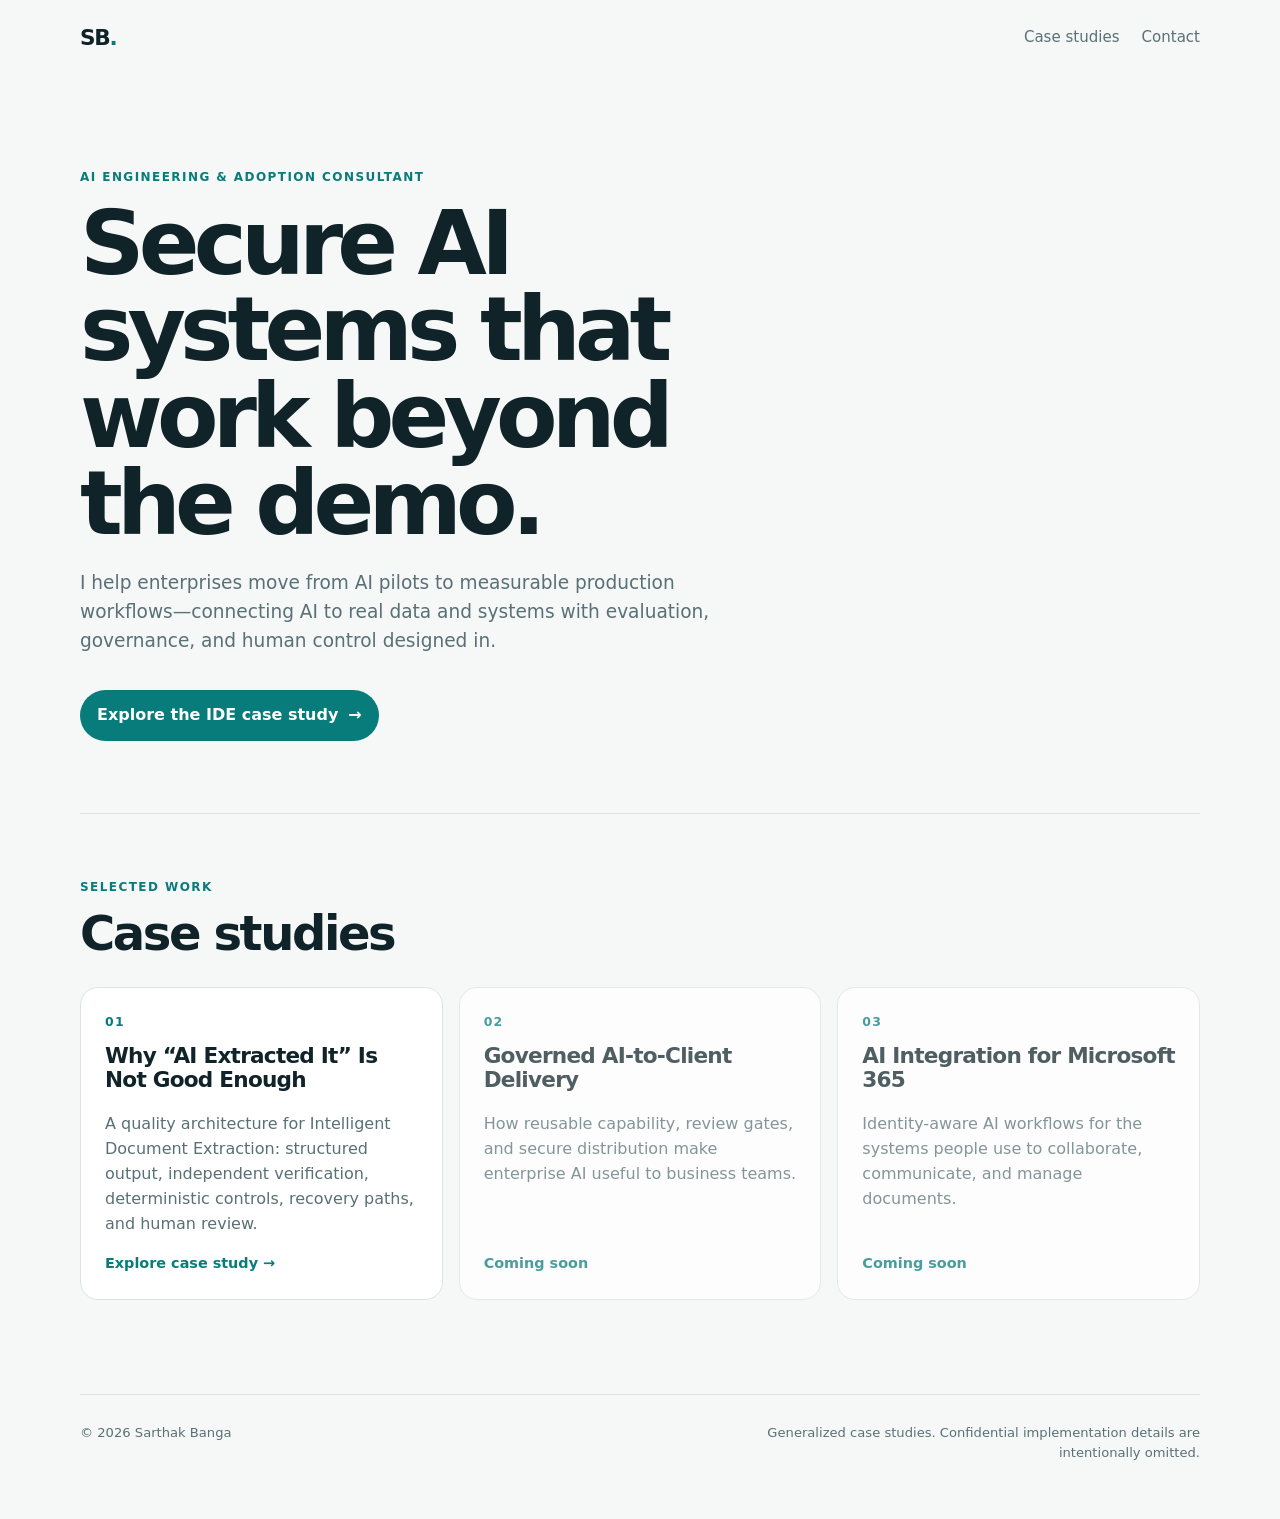
==== index.html @ 09777e99 "Add public portfolio foundation and IDE case study" ====
<!doctype html>
<html lang="en">
<head>
  <meta charset="utf-8">
  <meta name="viewport" content="width=device-width, initial-scale=1">
  <meta name="description" content="Interactive case studies by Sarthak Banga on secure enterprise AI adoption, document intelligence, evaluation systems, and governed workflow automation.">
  <title>Sarthak Banga | AI Engineering & Adoption Consultant</title>
  <link rel="stylesheet" href="styles/global.css">
</head>
<body>
  <header class="site-header">
    <a class="brand" href="./">SB<span>.</span></a>
    <nav aria-label="Primary navigation"><a href="#case-studies">Case studies</a><a href="mailto:sarthak.prof1991@gmail.com">Contact</a></nav>
  </header>
  <main>
    <section class="hero">
      <p class="eyebrow">AI Engineering & Adoption Consultant</p>
      <h1>Secure AI systems that work beyond the demo.</h1>
      <p class="hero-copy">I help enterprises move from AI pilots to measurable production workflows—connecting AI to real data and systems with evaluation, governance, and human control designed in.</p>
      <a class="button" href="case-studies/ide-quality/">Explore the IDE case study <span aria-hidden="true">→</span></a>
    </section>
    <section id="case-studies" class="case-studies" aria-labelledby="case-studies-title">
      <div class="section-heading"><p class="eyebrow">Selected work</p><h2 id="case-studies-title">Case studies</h2></div>
      <div class="card-grid">
        <a class="case-card featured-card" href="case-studies/ide-quality/">
          <p class="card-number">01</p><h3>Why “AI Extracted It” Is Not Good Enough</h3>
          <p>A quality architecture for Intelligent Document Extraction: structured output, independent verification, deterministic controls, recovery paths, and human review.</p><span>Explore case study →</span>
        </a>
        <article class="case-card muted-card"><p class="card-number">02</p><h3>Governed AI-to-Client Delivery</h3><p>How reusable capability, review gates, and secure distribution make enterprise AI useful to business teams.</p><span>Coming soon</span></article>
        <article class="case-card muted-card"><p class="card-number">03</p><h3>AI Integration for Microsoft 365</h3><p>Identity-aware AI workflows for the systems people use to collaborate, communicate, and manage documents.</p><span>Coming soon</span></article>
      </div>
    </section>
  </main>
  <footer><p>© <span data-year></span> Sarthak Banga</p><p>Generalized case studies. Confidential implementation details are intentionally omitted.</p></footer>
  <script src="scripts/site.js"></script>
</body>
</html>
---- styles/global.css ----
:root { --ink:#102329; --muted:#597076; --paper:#f6f8f7; --surface:#ffffff; --line:#dbe4e2; --teal:#087b7b; --teal-dark:#075f60; --soft:#e8f3f1; --radius:18px; --max:1120px; }
* { box-sizing:border-box; }
button { font:inherit; }
a:focus-visible, button:focus-visible { outline:3px solid var(--teal); outline-offset:4px; }
html { scroll-behavior:smooth; }
body { margin:0; background:var(--paper); color:var(--ink); font-family:Inter, ui-sans-serif, system-ui, -apple-system, BlinkMacSystemFont, "Segoe UI", sans-serif; line-height:1.55; }
a { color:inherit; }
.site-header, main, footer { width:min(calc(100% - 40px), var(--max)); margin:auto; }
.site-header { min-height:76px; display:flex; align-items:center; justify-content:space-between; }
.brand { text-decoration:none; font-size:1.35rem; font-weight:800; letter-spacing:-.06em; }.brand span{color:var(--teal)}
nav { display:flex; gap:22px; font-size:.94rem; } nav a { color:var(--muted); text-decoration:none; } nav a:hover { color:var(--teal); }
.hero { padding:92px 0 72px; max-width:760px; }.eyebrow { margin:0 0 13px; color:var(--teal); font-size:.75rem; font-weight:800; letter-spacing:.12em; text-transform:uppercase; }
h1,h2,h3,p { margin-top:0; } h1 { max-width:720px; margin-bottom:22px; font-size:clamp(2.7rem,7vw,5.7rem); line-height:.97; letter-spacing:-.065em; } h2 { margin-bottom:0; font-size:clamp(2rem,4vw,3rem); line-height:1; letter-spacing:-.05em; } h3 { font-size:1.35rem; line-height:1.08; letter-spacing:-.035em; }
.hero-copy { max-width:650px; color:var(--muted); font-size:1.16rem; }.button { display:inline-flex; gap:10px; align-items:center; margin-top:16px; padding:13px 17px; border-radius:999px; background:var(--teal); color:#fff; font-weight:750; text-decoration:none; }.button:hover { background:var(--teal-dark); }
.case-studies { padding:64px 0 94px; border-top:1px solid var(--line); }.section-heading { margin-bottom:30px; }.card-grid { display:grid; grid-template-columns:repeat(3,1fr); gap:16px; }.case-card { min-height:275px; display:flex; flex-direction:column; padding:24px; border:1px solid var(--line); border-radius:var(--radius); background:var(--surface); text-decoration:none; transition:transform .18s ease,box-shadow .18s ease,border-color .18s ease; }.featured-card:hover { transform:translateY(-4px); border-color:#a3d0cb; box-shadow:0 14px 36px rgba(16,35,41,.09); }.card-number { color:var(--teal); font-size:.78rem; font-weight:800; letter-spacing:.1em; }.case-card p:not(.card-number) { color:var(--muted); }.case-card span { margin-top:auto; color:var(--teal); font-size:.9rem; font-weight:750; }.muted-card { opacity:.72; } footer { display:flex; justify-content:space-between; gap:24px; padding:28px 0 42px; border-top:1px solid var(--line); color:var(--muted); font-size:.82rem; } footer p:last-child { max-width:470px; text-align:right; }
@media (max-width:760px) { .site-header,main,footer { width:min(calc(100% - 28px),var(--max)); }.hero { padding:64px 0 54px; }.card-grid { grid-template-columns:1fr; }.case-card { min-height:220px; } footer { flex-direction:column; } footer p:last-child { text-align:left; } }
@media (prefers-reduced-motion:reduce) { html { scroll-behavior:auto; } *, *::before, *::after { transition:none !important; } }
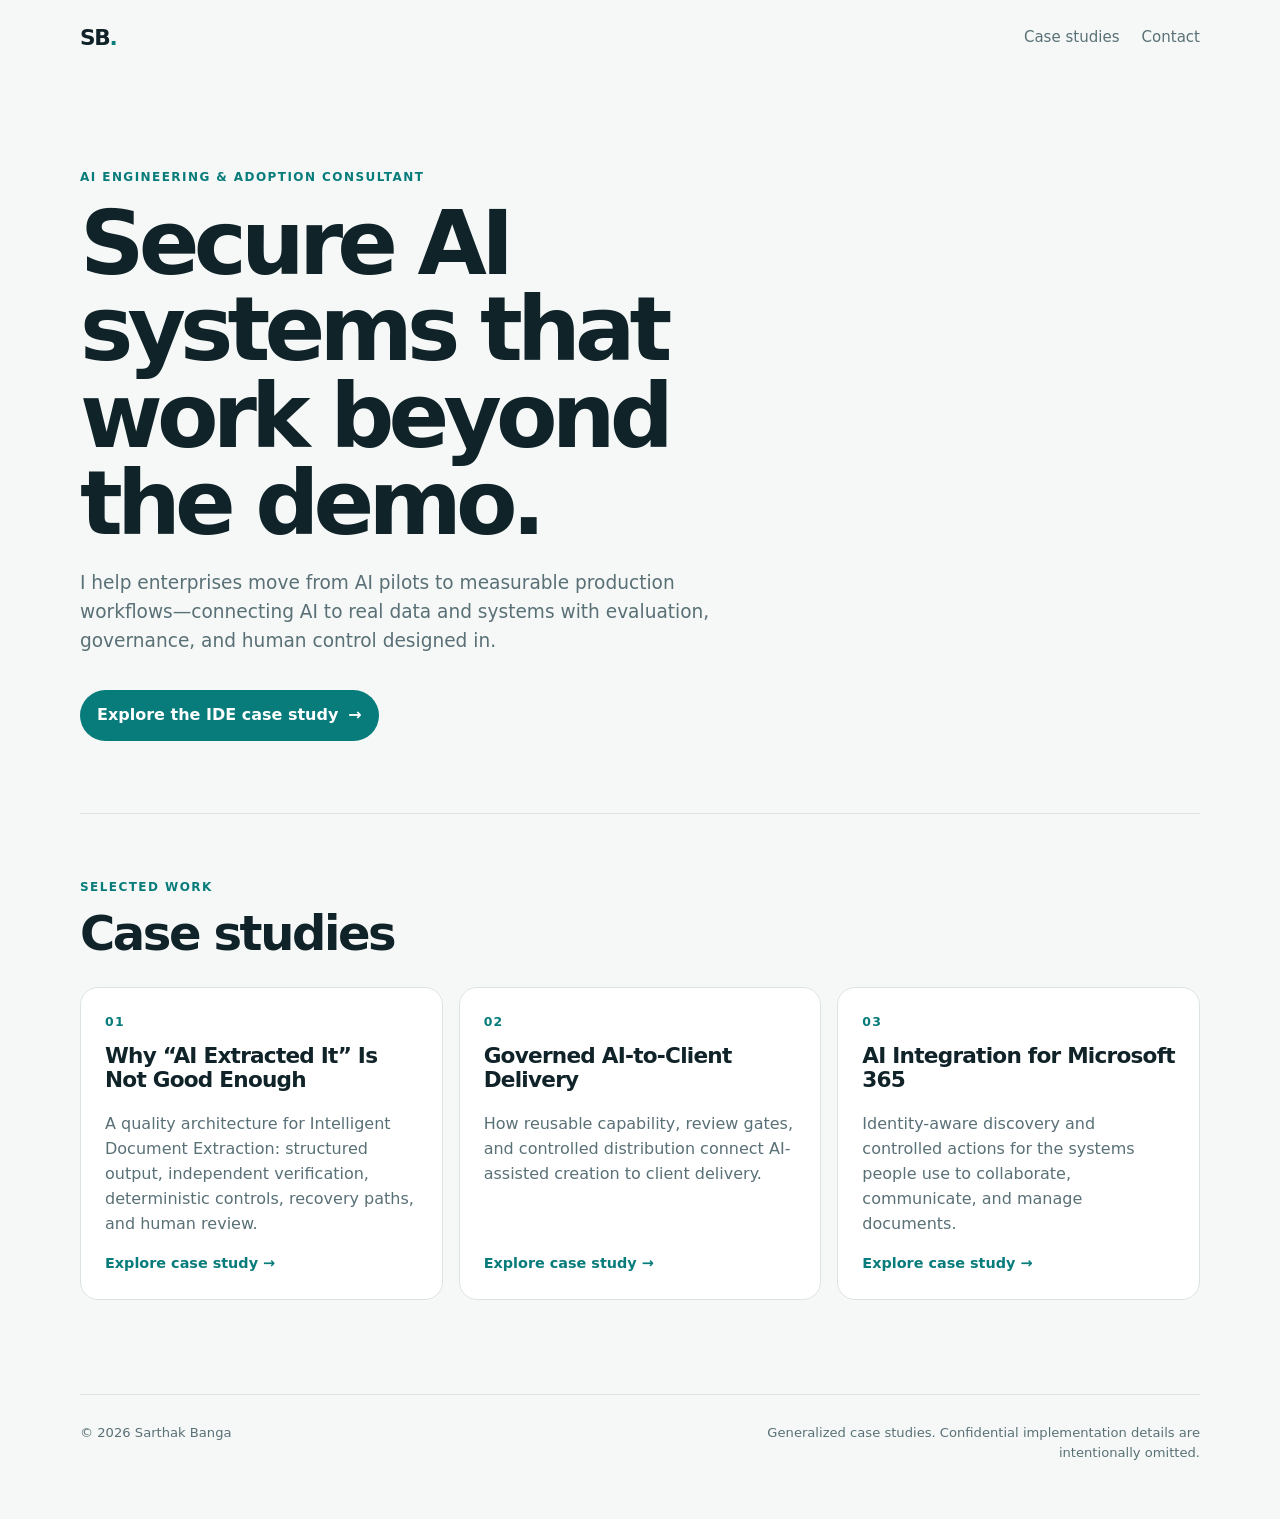
==== commit be1d5c2c: "Add governed AI delivery and Microsoft 365 case studies" ====
--- a/index.html
+++ b/index.html
@@ -4,6 +4,22 @@
   <meta charset="utf-8">
   <meta name="viewport" content="width=device-width, initial-scale=1">
   <meta name="description" content="Interactive case studies by Sarthak Banga on secure enterprise AI adoption, document intelligence, evaluation systems, and governed workflow automation.">
+  <link rel="canonical" href="https://sarthakprof1991.github.io/ai-consulting-portfolio/">
+  <meta property="og:type" content="website">
+  <meta property="og:site_name" content="Sarthak Banga | AI Engineering &amp; Adoption Consultant">
+  <meta property="og:title" content="Sarthak Banga | AI Engineering &amp; Adoption Consultant">
+  <meta property="og:description" content="Interactive case studies by Sarthak Banga on secure enterprise AI adoption, document intelligence, evaluation systems, and governed workflow automation.">
+  <meta property="og:url" content="https://sarthakprof1991.github.io/ai-consulting-portfolio/">
+  <meta property="og:image" content="https://sarthakprof1991.github.io/ai-consulting-portfolio/assets/og-ide-quality.png">
+  <meta property="og:image:type" content="image/png">
+  <meta property="og:image:width" content="1200">
+  <meta property="og:image:height" content="630">
+  <meta property="og:image:alt" content="Featured IDE case study: Why AI Extracted It Is Not Good Enough, by Sarthak Banga.">
+  <meta name="twitter:card" content="summary_large_image">
+  <meta name="twitter:title" content="Sarthak Banga | AI Engineering &amp; Adoption Consultant">
+  <meta name="twitter:description" content="Interactive case studies on secure enterprise AI adoption, document intelligence, evaluation systems, and governed workflow automation.">
+  <meta name="twitter:image" content="https://sarthakprof1991.github.io/ai-consulting-portfolio/assets/og-ide-quality.png">
+  <meta name="twitter:image:alt" content="Featured IDE case study: Why AI Extracted It Is Not Good Enough, by Sarthak Banga.">
   <title>Sarthak Banga | AI Engineering & Adoption Consultant</title>
   <link rel="stylesheet" href="styles/global.css">
 </head>
@@ -26,8 +42,8 @@
           <p class="card-number">01</p><h3>Why “AI Extracted It” Is Not Good Enough</h3>
           <p>A quality architecture for Intelligent Document Extraction: structured output, independent verification, deterministic controls, recovery paths, and human review.</p><span>Explore case study →</span>
         </a>
-        <article class="case-card muted-card"><p class="card-number">02</p><h3>Governed AI-to-Client Delivery</h3><p>How reusable capability, review gates, and secure distribution make enterprise AI useful to business teams.</p><span>Coming soon</span></article>
-        <article class="case-card muted-card"><p class="card-number">03</p><h3>AI Integration for Microsoft 365</h3><p>Identity-aware AI workflows for the systems people use to collaborate, communicate, and manage documents.</p><span>Coming soon</span></article>
+        <a class="case-card featured-card" href="case-studies/governed-ai-exchange/"><p class="card-number">02</p><h3>Governed AI-to-Client Delivery</h3><p>How reusable capability, review gates, and controlled distribution connect AI-assisted creation to client delivery.</p><span>Explore case study →</span></a>
+        <a class="case-card featured-card" href="case-studies/microsoft-365-ai-integration/"><p class="card-number">03</p><h3>AI Integration for Microsoft 365</h3><p>Identity-aware discovery and controlled actions for the systems people use to collaborate, communicate, and manage documents.</p><span>Explore case study →</span></a>
       </div>
     </section>
   </main>
@@ -35,4 +51,3 @@
   <script src="scripts/site.js"></script>
 </body>
 </html>
-
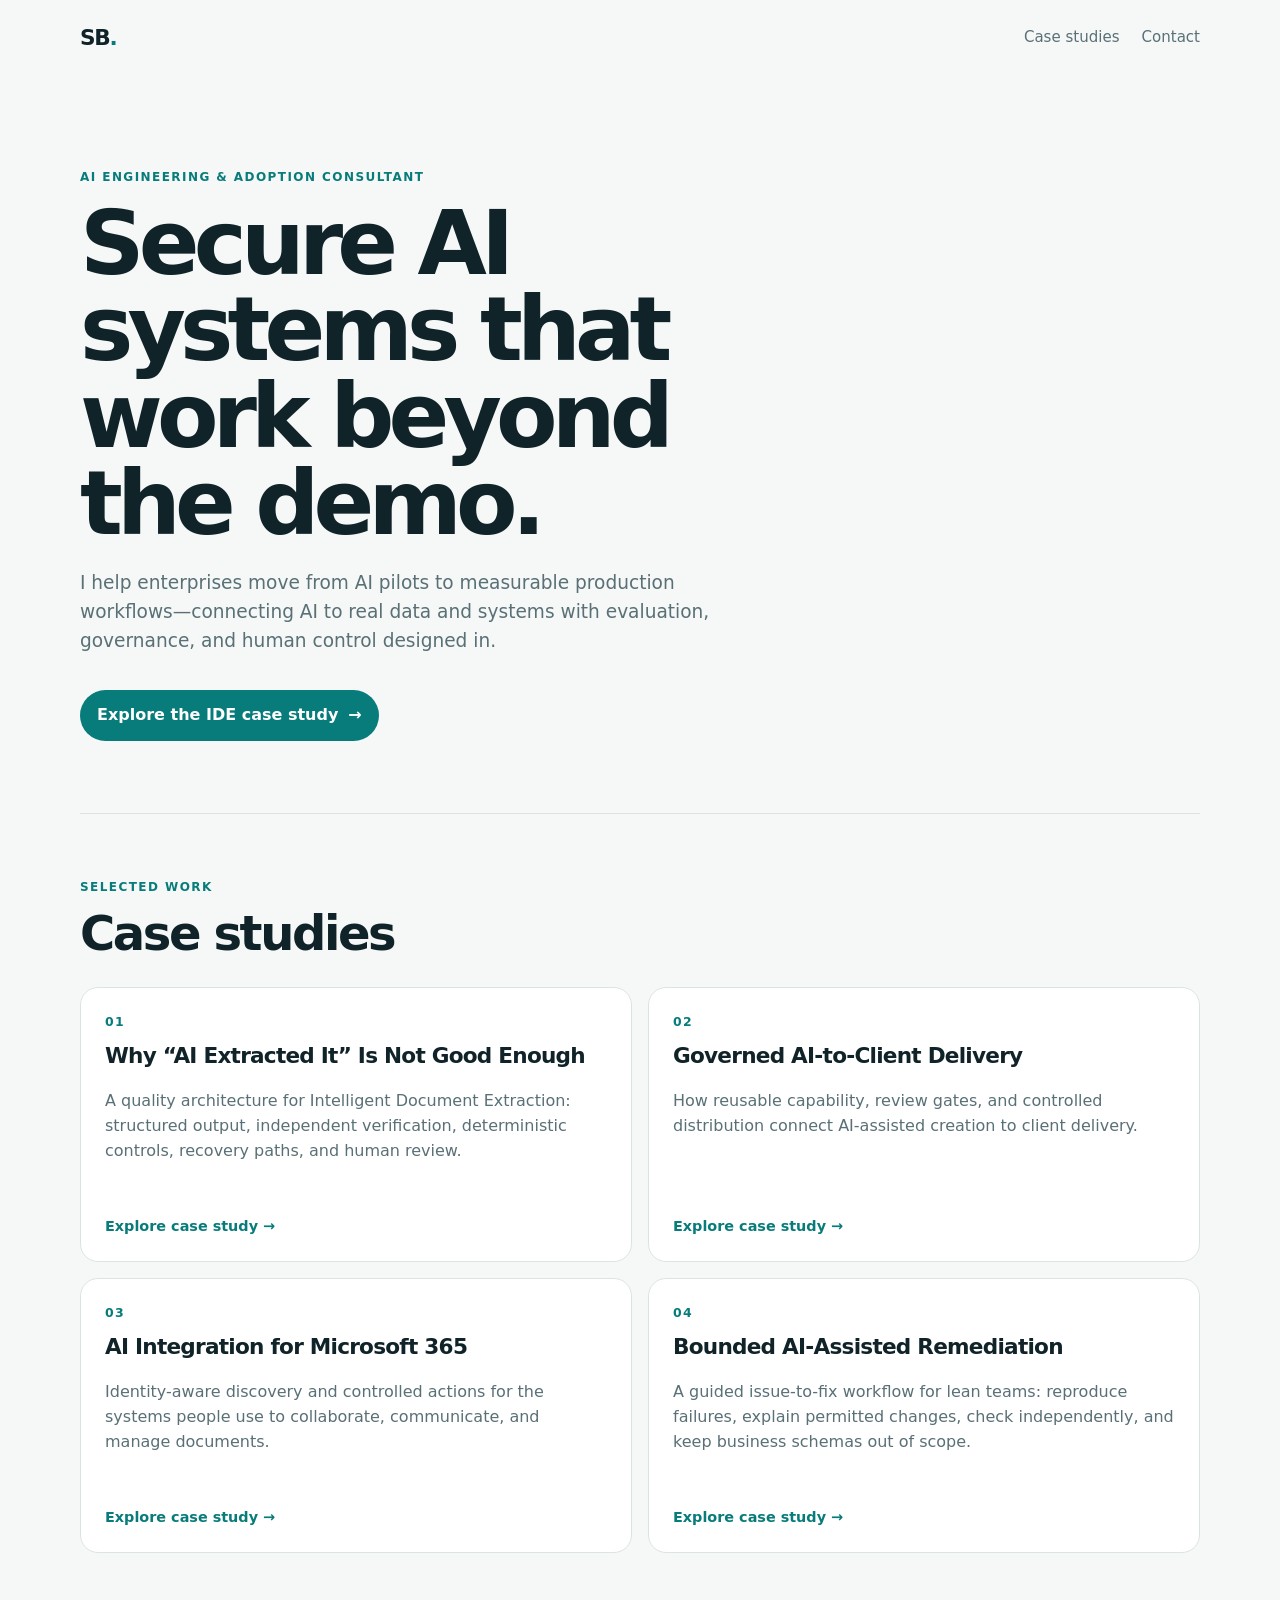
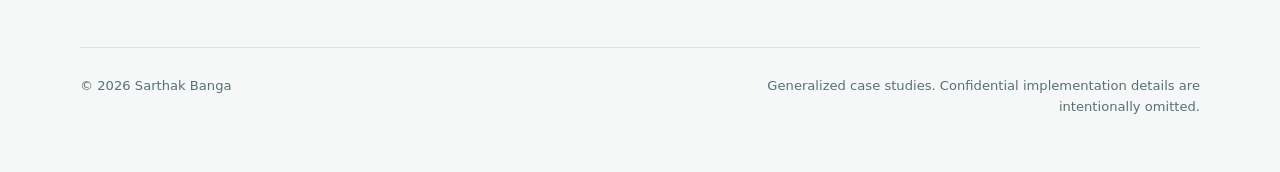
==== commit f7907cae: "Add bounded AI-assisted remediation case study" ====
--- a/index.html
+++ b/index.html
@@ -44,6 +44,7 @@
         </a>
         <a class="case-card featured-card" href="case-studies/governed-ai-exchange/"><p class="card-number">02</p><h3>Governed AI-to-Client Delivery</h3><p>How reusable capability, review gates, and controlled distribution connect AI-assisted creation to client delivery.</p><span>Explore case study →</span></a>
         <a class="case-card featured-card" href="case-studies/microsoft-365-ai-integration/"><p class="card-number">03</p><h3>AI Integration for Microsoft 365</h3><p>Identity-aware discovery and controlled actions for the systems people use to collaborate, communicate, and manage documents.</p><span>Explore case study →</span></a>
+        <a class="case-card featured-card" href="case-studies/bounded-ai-remediation/"><p class="card-number">04</p><h3>Bounded AI-Assisted Remediation</h3><p>A guided issue-to-fix workflow for lean teams: reproduce failures, explain permitted changes, check independently, and keep business schemas out of scope.</p><span>Explore case study →</span></a>
       </div>
     </section>
   </main>
--- a/styles/global.css
+++ b/styles/global.css
@@ -13,5 +13,6 @@
 h1,h2,h3,p { margin-top:0; } h1 { max-width:720px; margin-bottom:22px; font-size:clamp(2.7rem,7vw,5.7rem); line-height:.97; letter-spacing:-.065em; } h2 { margin-bottom:0; font-size:clamp(2rem,4vw,3rem); line-height:1; letter-spacing:-.05em; } h3 { font-size:1.35rem; line-height:1.08; letter-spacing:-.035em; }
 .hero-copy { max-width:650px; color:var(--muted); font-size:1.16rem; }.button { display:inline-flex; gap:10px; align-items:center; margin-top:16px; padding:13px 17px; border-radius:999px; background:var(--teal); color:#fff; font-weight:750; text-decoration:none; }.button:hover { background:var(--teal-dark); }
 .case-studies { padding:64px 0 94px; border-top:1px solid var(--line); }.section-heading { margin-bottom:30px; }.card-grid { display:grid; grid-template-columns:repeat(3,1fr); gap:16px; }.case-card { min-height:275px; display:flex; flex-direction:column; padding:24px; border:1px solid var(--line); border-radius:var(--radius); background:var(--surface); text-decoration:none; transition:transform .18s ease,box-shadow .18s ease,border-color .18s ease; }.featured-card:hover { transform:translateY(-4px); border-color:#a3d0cb; box-shadow:0 14px 36px rgba(16,35,41,.09); }.card-number { color:var(--teal); font-size:.78rem; font-weight:800; letter-spacing:.1em; }.case-card p:not(.card-number) { color:var(--muted); }.case-card span { margin-top:auto; color:var(--teal); font-size:.9rem; font-weight:750; }.muted-card { opacity:.72; } footer { display:flex; justify-content:space-between; gap:24px; padding:28px 0 42px; border-top:1px solid var(--line); color:var(--muted); font-size:.82rem; } footer p:last-child { max-width:470px; text-align:right; }
+.card-grid { grid-template-columns:repeat(2,minmax(0,1fr)); }
 @media (max-width:760px) { .site-header,main,footer { width:min(calc(100% - 28px),var(--max)); }.hero { padding:64px 0 54px; }.card-grid { grid-template-columns:1fr; }.case-card { min-height:220px; } footer { flex-direction:column; } footer p:last-child { text-align:left; } }
 @media (prefers-reduced-motion:reduce) { html { scroll-behavior:auto; } *, *::before, *::after { transition:none !important; } }
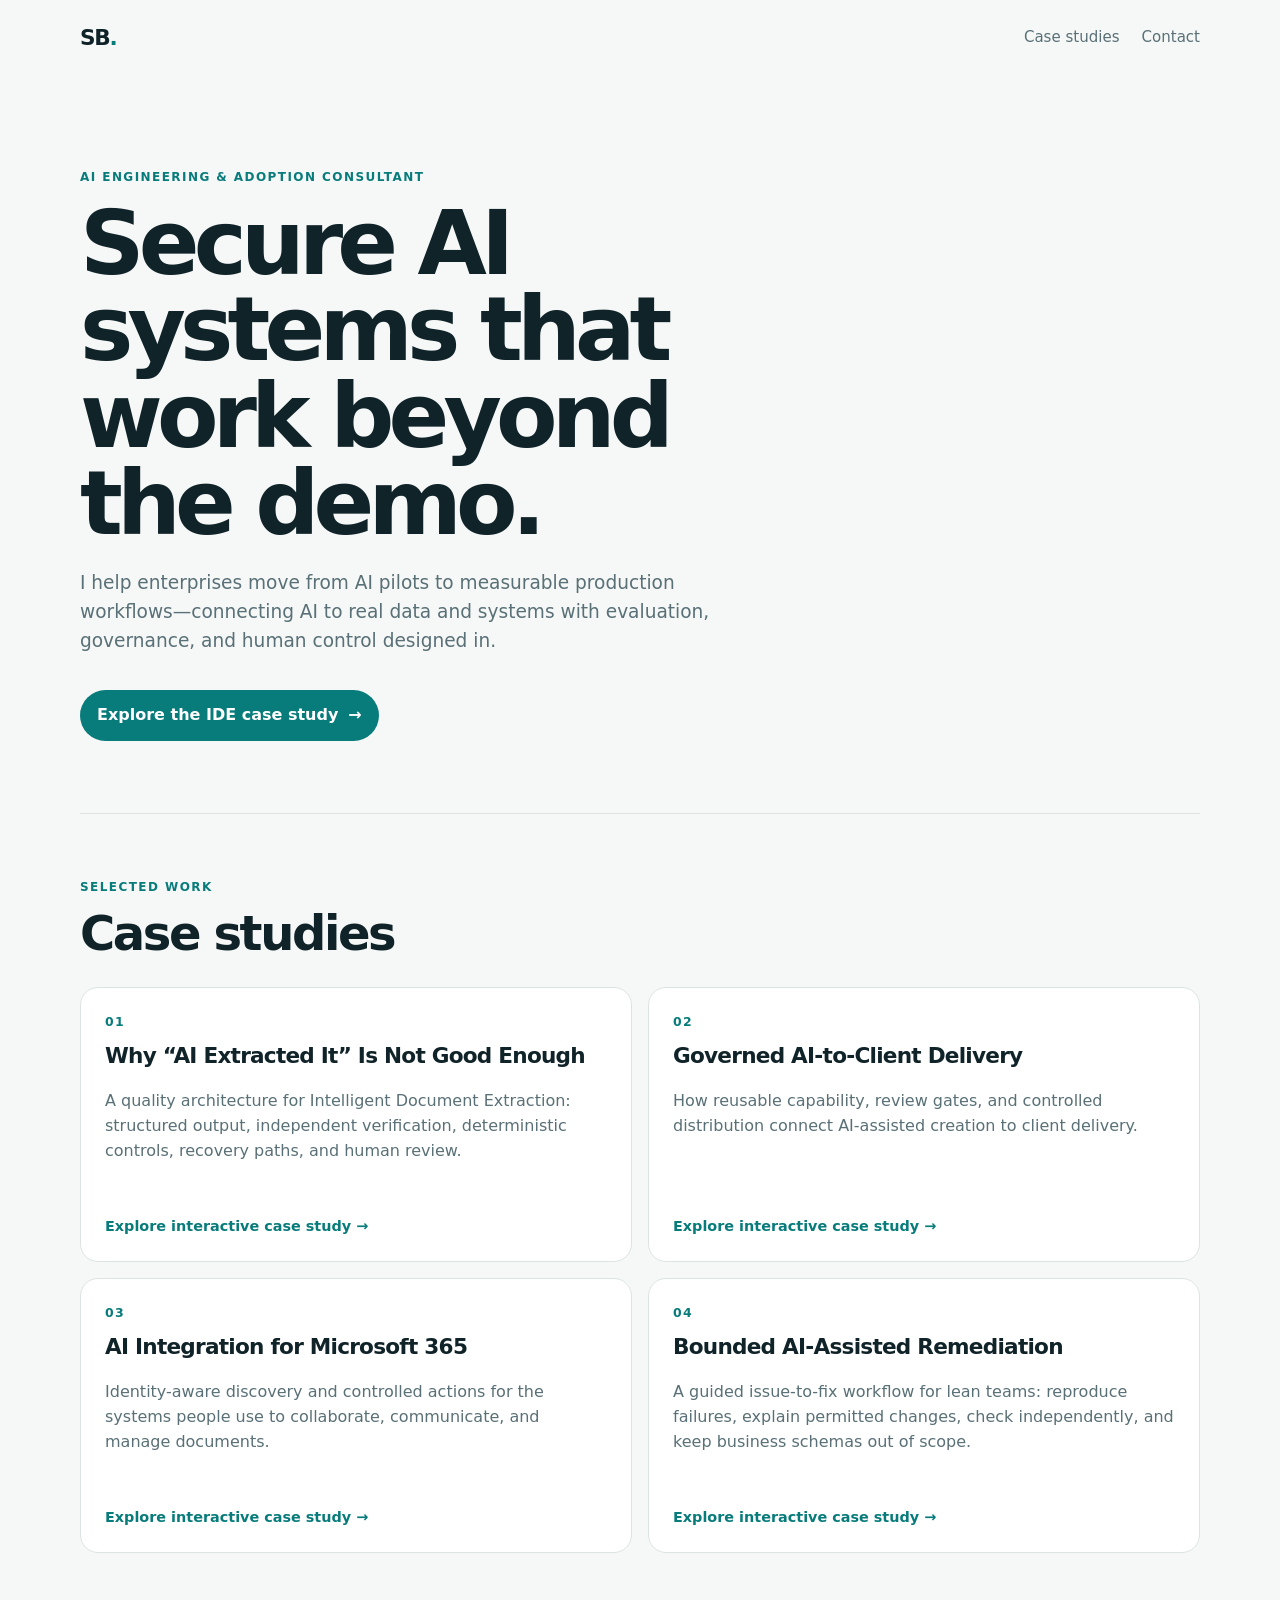
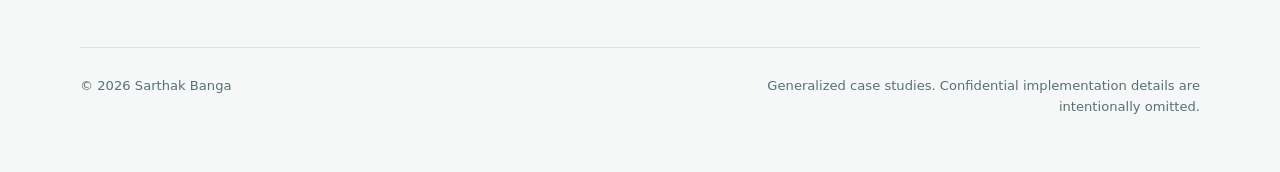
==== commit dc9c1aec: "Add interactive workflow maps to all four case studies" ====
--- a/index.html
+++ b/index.html
@@ -40,11 +40,11 @@
       <div class="card-grid">
         <a class="case-card featured-card" href="case-studies/ide-quality/">
           <p class="card-number">01</p><h3>Why “AI Extracted It” Is Not Good Enough</h3>
-          <p>A quality architecture for Intelligent Document Extraction: structured output, independent verification, deterministic controls, recovery paths, and human review.</p><span>Explore case study →</span>
+          <p>A quality architecture for Intelligent Document Extraction: structured output, independent verification, deterministic controls, recovery paths, and human review.</p><span>Explore interactive case study →</span>
         </a>
-        <a class="case-card featured-card" href="case-studies/governed-ai-exchange/"><p class="card-number">02</p><h3>Governed AI-to-Client Delivery</h3><p>How reusable capability, review gates, and controlled distribution connect AI-assisted creation to client delivery.</p><span>Explore case study →</span></a>
-        <a class="case-card featured-card" href="case-studies/microsoft-365-ai-integration/"><p class="card-number">03</p><h3>AI Integration for Microsoft 365</h3><p>Identity-aware discovery and controlled actions for the systems people use to collaborate, communicate, and manage documents.</p><span>Explore case study →</span></a>
-        <a class="case-card featured-card" href="case-studies/bounded-ai-remediation/"><p class="card-number">04</p><h3>Bounded AI-Assisted Remediation</h3><p>A guided issue-to-fix workflow for lean teams: reproduce failures, explain permitted changes, check independently, and keep business schemas out of scope.</p><span>Explore case study →</span></a>
+        <a class="case-card featured-card" href="case-studies/governed-ai-exchange/"><p class="card-number">02</p><h3>Governed AI-to-Client Delivery</h3><p>How reusable capability, review gates, and controlled distribution connect AI-assisted creation to client delivery.</p><span>Explore interactive case study →</span></a>
+        <a class="case-card featured-card" href="case-studies/microsoft-365-ai-integration/"><p class="card-number">03</p><h3>AI Integration for Microsoft 365</h3><p>Identity-aware discovery and controlled actions for the systems people use to collaborate, communicate, and manage documents.</p><span>Explore interactive case study →</span></a>
+        <a class="case-card featured-card" href="case-studies/bounded-ai-remediation/"><p class="card-number">04</p><h3>Bounded AI-Assisted Remediation</h3><p>A guided issue-to-fix workflow for lean teams: reproduce failures, explain permitted changes, check independently, and keep business schemas out of scope.</p><span>Explore interactive case study →</span></a>
       </div>
     </section>
   </main>
